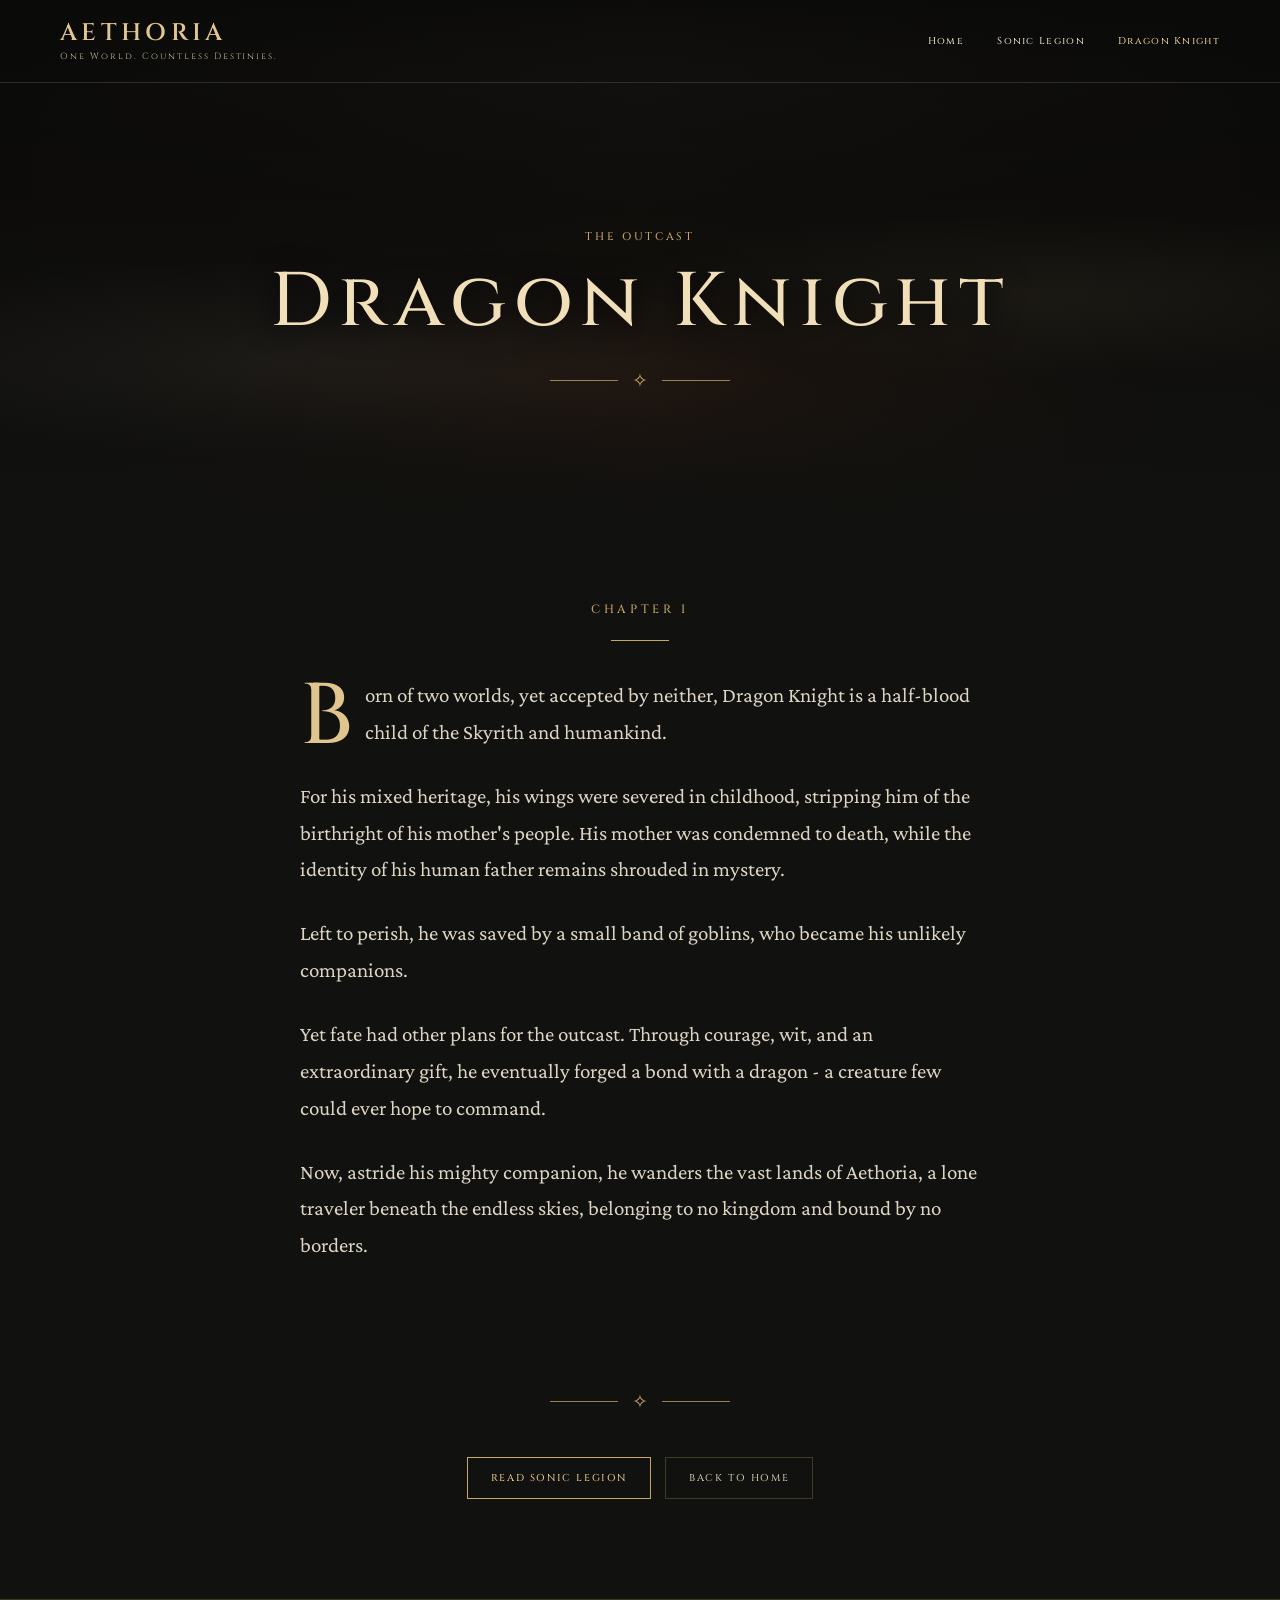
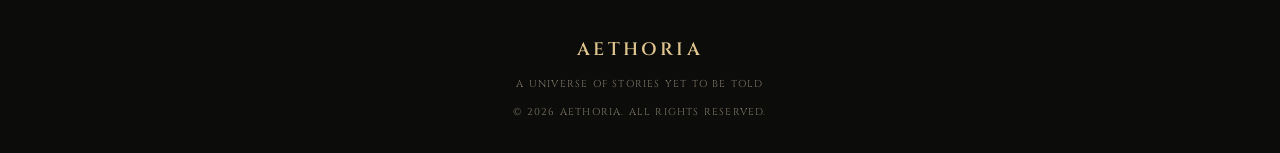
==== dragon-knight.html @ 5b91c71c "Restructure Aethoria into a story-focused site Refocus the site on the two storylines, Sonic Legion " ====
<!DOCTYPE html>
<html lang="en">
<head>
  <meta charset="UTF-8" />
  <meta name="viewport" content="width=device-width, initial-scale=1.0" />
  <meta name="description" content="Dragon Knight — born of two worlds, yet accepted by neither. A story of Aethoria." />
  <title>Dragon Knight — AETHORIA</title>
  <link rel="preconnect" href="https://fonts.googleapis.com">
  <link rel="preconnect" href="https://fonts.gstatic.com" crossorigin>
  <link href="https://fonts.googleapis.com/css2?family=Cinzel:wght@400;500;600;700&family=Crimson+Pro:wght@400;500;600&display=swap" rel="stylesheet">
  <link rel="stylesheet" href="assets/style.css">
  <script>document.documentElement.classList.add("js");</script>
  <script src="assets/main.js" defer></script>
</head>
<body>
  <header class="site-header">
    <div class="container nav">
      <a class="brand" href="index.html">AETHORIA<small>One World. Countless Destinies.</small></a>
      <button class="menu-toggle" type="button" aria-label="Toggle navigation" aria-controls="site-nav" aria-expanded="false">MENU</button>
      <nav class="nav-links" id="site-nav" aria-label="Main navigation">
        <a href="index.html">Home</a>
        <a href="sonic-legion.html">Sonic Legion</a>
        <a href="dragon-knight.html" aria-current="page">Dragon Knight</a>
      </nav>
    </div>
  </header>

  <main>
    <!-- Hero image: set --hero-image for .hero--dragon in assets/style.css (IMAGE SLOTS) -->
    <section class="hero hero--story hero--dragon">
      <div class="hero-content">
        <div class="eyebrow">The Outcast</div>
        <h1>Dragon Knight</h1>
        <div class="hero-rule">✧</div>
      </div>
    </section>

    <section class="story">
      <div class="reading">

        <!-- Chapter index: filled in automatically by assets/main.js once 2+ chapters are published -->
        <nav class="chapter-index" aria-label="Chapters" hidden>
          <div class="eyebrow">Chapters</div>
          <ol></ol>
        </nav>

        <!--
          HOW TO ADD A CHAPTER
          Copy the block below, paste it after the last chapter, and fill it in.
          - id must be unique (chapter-2, chapter-3, ...).
          - The chapter-title line is optional; delete it if the chapter has no title.
          - Add the word `hidden` to <article> to keep a chapter unpublished.
            (Hidden chapters are not shown to readers, but anyone viewing the page
            source can still read them, so keep private drafts out of this file.)

          <article class="chapter reveal" id="chapter-2">
            <header class="chapter-header">
              <p class="chapter-number">Chapter II</p>
              <h2 class="chapter-title">Chapter title</h2>
              <div class="gold-line"></div>
            </header>
            <p>First paragraph…</p>
            <p>Next paragraph…</p>
          </article>
        -->

        <article class="chapter reveal" id="chapter-1">
          <header class="chapter-header">
            <p class="chapter-number">Chapter I</p>
            <div class="gold-line"></div>
          </header>
          <p>Born of two worlds, yet accepted by neither, Dragon Knight is a half-blood child of the Skyrith and humankind.</p>
          <p>For his mixed heritage, his wings were severed in childhood, stripping him of the birthright of his mother's people.
            His mother was condemned to death, while the identity of his human father remains shrouded in mystery.</p>
          <p>Left to perish, he was saved by a small band of goblins, who became his unlikely companions.</p>
          <p>Yet fate had other plans for the outcast. Through courage, wit, and an extraordinary gift, he eventually forged a bond with a dragon - a creature few could ever hope to command.</p>
          <p>Now, astride his mighty companion, he wanders the vast lands of Aethoria, a lone traveler beneath the endless skies, belonging to no kingdom and bound by no borders.</p>
        </article>

      </div>
    </section>

    <section class="story-end">
      <div class="container reveal">
        <div class="hero-rule">✧</div>
        <div class="story-end-links">
          <a class="button" href="sonic-legion.html">Read Sonic Legion</a>
          <a class="button button--ghost" href="index.html">Back to Home</a>
        </div>
      </div>
    </section>
  </main>

  <footer>
    <a class="brand" href="index.html">AETHORIA</a>
    <p>A UNIVERSE OF STORIES YET TO BE TOLD</p>
    <p>© <span id="year"></span> AETHORIA. ALL RIGHTS RESERVED.</p>
  </footer>
</body>
</html>
---- assets/style.css ----
/* AETHORIA — shared stylesheet for all pages */

:root {
  --bg: #11110f;
  --gold: #c7a66a;
  --gold-light: #e0c58e;
  --text: #e8e0d0;
  --muted: #aaa18f;
  --line: rgba(199, 166, 106, .27);
  --serif: "Crimson Pro", Georgia, serif;
  --display: "Cinzel", Georgia, serif;
  --content: 1160px;
}

/* ------------------------------------------------------------------
   IMAGE SLOTS — replace "none" with url("../Images/your-file.jpg")
   when the final illustrations are ready. Until then, the dark
   atmospheric gradients below are shown instead.
   ------------------------------------------------------------------ */
.hero              { --hero-image: none; }   /* Home hero, e.g. url("../Images/hero-home.jpg") */
.hero--sonic       { --hero-image: none; }   /* Sonic Legion page hero, e.g. url("../Images/sonic-legion-hero.jpg") */
.hero--dragon      { --hero-image: none; }   /* Dragon Knight page hero, e.g. url("../Images/dragon-knight-hero.jpg") */
.story-art--sonic  { --art-image: none; }    /* Sonic Legion card, e.g. url("../Images/sonic-legion.jpg") */
.story-art--dragon { --art-image: none; }    /* Dragon Knight card, e.g. url("../Images/dragon-knight.jpg") */

* { box-sizing: border-box; }
html { scroll-behavior: smooth; }
body {
  margin: 0;
  background: var(--bg);
  color: var(--text);
  font-family: var(--serif);
  font-size: 19px;
  line-height: 1.55;
}
a { color: inherit; text-decoration: none; }
button { font: inherit; }
.container { width: min(var(--content), calc(100% - 48px)); margin: 0 auto; }
.eyebrow {
  color: var(--gold);
  font: 500 11px/1.5 var(--display);
  letter-spacing: .24em;
  text-transform: uppercase;
}
.section { padding: 92px 0; }
.section-heading { margin: 0 0 10px; font: 500 clamp(26px, 4vw, 38px)/1.2 var(--display); letter-spacing: .04em; }
.gold-line { width: 58px; height: 1px; background: var(--gold); margin: 20px 0 24px; }
.gold-line.center { margin-left: auto; margin-right: auto; }

/* Navigation */
.site-header {
  position: absolute; z-index: 10; top: 0; left: 0; right: 0;
  border-bottom: 1px solid rgba(224, 197, 142, .18);
  background: linear-gradient(180deg, rgba(10,10,9,.76), transparent);
}
.nav {
  min-height: 82px; display: flex; align-items: center; justify-content: space-between; gap: 28px;
}
.brand { font: 600 24px/1 var(--display); letter-spacing: .18em; color: var(--gold-light); white-space: nowrap; }
.brand small { display: block; margin-top: 7px; color: #c3b79e; font: 9px/1 var(--display); letter-spacing: .22em; }
.nav-links { display: flex; align-items: center; gap: clamp(16px, 2.6vw, 34px); }
.nav-links a { color: #ddd3c0; font: 500 10px var(--display); letter-spacing: .13em; transition: color .2s; }
.nav-links a:hover, .nav-links a[aria-current="page"] { color: var(--gold-light); }
.menu-toggle { display: none; color: var(--gold-light); background: none; border: 1px solid var(--line); padding: 9px 13px; font: 500 10px/1 var(--display); letter-spacing: .16em; cursor: pointer; }

/* Hero */
.hero {
  min-height: 760px; display: grid; place-items: center; text-align: center; position: relative; overflow: hidden;
  background:
    linear-gradient(180deg, rgba(9,10,10,.44) 0%, rgba(12,12,10,.26) 35%, #11110f 100%),
    linear-gradient(90deg, rgba(9,10,10,.52), rgba(9,10,10,.08), rgba(9,10,10,.52)),
    var(--hero-image) center 43%/cover no-repeat,
    var(--hero-fallback);
  /* Temporary atmosphere: night sky, faint gold glow on the horizon */
  --hero-fallback:
    radial-gradient(ellipse 65% 40% at 50% 64%, rgba(199,166,106,.20), transparent 70%),
    radial-gradient(ellipse 110% 65% at 50% 0%, #1d2226 0%, transparent 62%),
    linear-gradient(180deg, #0a0b0c 0%, #16150f 70%, #11110f 100%);
}
/* Slow drifting mist */
.hero::before {
  content: ""; position: absolute; inset: -20%;
  background:
    radial-gradient(ellipse 40% 18% at 30% 60%, rgba(232,224,208,.05), transparent 70%),
    radial-gradient(ellipse 35% 15% at 72% 52%, rgba(224,197,142,.06), transparent 70%);
  animation: mist 38s ease-in-out infinite alternate;
  pointer-events: none;
}
@keyframes mist { from { transform: translateX(-4%); } to { transform: translateX(4%); } }
.hero::after {
  content: ""; position: absolute; inset: auto 0 0; height: 180px;
  background: linear-gradient(transparent, var(--bg));
}
.hero-content { position: relative; z-index: 1; width: min(850px, calc(100% - 40px)); padding-top: 80px; }
.hero h1 { margin: 18px 0 12px; color: #f0dfb8; font: 500 clamp(48px, 10vw, 94px)/1 var(--display); letter-spacing: .12em; text-shadow: 0 4px 28px #000; }
.hero-rule { display: flex; align-items: center; justify-content: center; gap: 14px; margin: 26px auto; color: var(--gold); }
.hero-rule::before, .hero-rule::after { content: ""; width: 68px; height: 1px; background: var(--gold); opacity: .75; }
.hero-tagline { color: #eee5d5; font: 500 clamp(13px, 2vw, 17px)/1.6 var(--display); letter-spacing: .28em; text-transform: uppercase; margin: 0 auto 14px; }
.hero-subline { color: #c6bdad; font-size: clamp(18px, 2.6vw, 22px); font-style: italic; margin: 0 auto 36px; }
.hero-content > * { animation: rise 1.4s cubic-bezier(.2,.7,.2,1) both; }
.hero-content > :nth-child(2) { animation-delay: .25s; }
.hero-content > :nth-child(3) { animation-delay: .45s; }
.hero-content > :nth-child(4) { animation-delay: .65s; }
.hero-content > :nth-child(5) { animation-delay: .85s; }
@keyframes rise { from { opacity: 0; transform: translateY(14px); } to { opacity: 1; transform: none; } }
.button {
  display: inline-block; padding: 13px 23px; border: 1px solid var(--gold);
  color: var(--gold-light); font: 500 10px var(--display); letter-spacing: .16em; text-transform: uppercase;
  transition: .2s ease;
}
.button:hover { background: var(--gold); color: #17140e; }

/* Introduction */
.intro { text-align: center; padding-top: 42px; }
.intro-copy { max-width: 760px; margin: 0 auto; color: #c6bdad; font-size: 22px; }
.intro-copy em { color: var(--gold-light); }

/* Story cards (Home) */
.stories { text-align: center; }
.story-grid { display: grid; grid-template-columns: repeat(2, 1fr); gap: 28px; margin-top: 12px; text-align: left; }
.story-card {
  display: flex; flex-direction: column; border: 1px solid var(--line);
  background: linear-gradient(145deg, #27241c, #171612);
  transition: transform .35s ease, border-color .35s ease, box-shadow .35s ease;
}
.story-card:hover, .story-card:focus-visible { transform: translateY(-4px); border-color: rgba(199,166,106,.6); box-shadow: 0 18px 40px rgba(0,0,0,.45); }
.story-art {
  aspect-ratio: 16 / 9; position: relative; overflow: hidden;
  display: grid; place-items: center; border-bottom: 1px solid var(--line);
}
.story-art::before {
  content: ""; position: absolute; inset: 0; transition: transform 1.2s ease;
  background: linear-gradient(180deg, transparent 40%, rgba(17,17,15,.75)), var(--art-image) center/cover no-repeat, var(--art-fallback);
}
.story-card:hover .story-art::before { transform: scale(1.04); }
/* Temporary atmospheres: cold high peaks / embers and smoke */
.story-art--sonic  { --art-fallback: radial-gradient(ellipse 80% 60% at 50% 20%, #2b3540, transparent 70%), linear-gradient(180deg, #151a1f, #12110e); }
.story-art--dragon { --art-fallback: radial-gradient(ellipse 75% 55% at 50% 85%, rgba(150,62,28,.42), transparent 70%), linear-gradient(180deg, #17120f, #110f0c); }
.story-emblem { position: relative; color: var(--gold); font-size: 44px; text-shadow: 0 0 24px rgba(199,166,106,.35); }
.story-body { padding: 26px 26px 28px; display: flex; flex-direction: column; flex: 1; }
.story-body h3 { color: #e3d0a9; font: 500 clamp(20px, 2.4vw, 24px)/1.25 var(--display); letter-spacing: .06em; margin: 8px 0 10px; }
.story-body p { color: var(--muted); font-size: 17px; margin: 0 0 22px; }
.story-link { margin-top: auto; color: var(--gold-light); font: 500 10px var(--display); letter-spacing: .16em; text-transform: uppercase; }
.story-link::after { content: "→"; display: inline-block; margin-left: 8px; transition: transform .25s; }
.story-card:hover .story-link::after { transform: translateX(4px); }

/* Story pages */
.hero--story { min-height: 560px; }
.hero--story h1 { font-size: clamp(40px, 8vw, 76px); letter-spacing: .1em; }
.hero--story .eyebrow { margin-top: 10px; }
/* Temporary atmosphere: cold air above the high peaks */
.hero--sonic {
  --hero-fallback:
    radial-gradient(ellipse 70% 45% at 50% 18%, rgba(150,175,200,.16), transparent 70%),
    radial-gradient(ellipse 110% 60% at 50% 0%, #1c2329 0%, transparent 65%),
    linear-gradient(180deg, #0b0d10 0%, #121417 65%, #11110f 100%);
}
/* Temporary atmosphere: embers and smoke */
.hero--dragon {
  --hero-fallback:
    radial-gradient(ellipse 60% 40% at 50% 78%, rgba(150,62,28,.38), transparent 70%),
    radial-gradient(ellipse 100% 60% at 50% 0%, #1e1915 0%, transparent 62%),
    linear-gradient(180deg, #0c0a09 0%, #15110d 70%, #11110f 100%);
}

.story { padding: 40px 0 40px; }
.reading { width: min(680px, calc(100% - 48px)); margin: 0 auto; }

/* Chapter index — built by main.js, shown only when 2+ chapters are published */
.chapter-index { margin: 0 auto 64px; padding: 26px 28px; border: 1px solid var(--line); background: linear-gradient(145deg, #1d1b16, #151410); }
.chapter-index ol { list-style: none; margin: 14px 0 0; padding: 0; }
.chapter-index li + li { border-top: 1px solid rgba(199,166,106,.14); }
.chapter-index a { display: flex; align-items: baseline; gap: 16px; padding: 10px 0; color: #d7c9ae; transition: color .2s; }
.chapter-index a:hover { color: var(--gold-light); }
.chapter-index .num { flex: none; min-width: 92px; color: var(--gold); font: 500 11px/1.5 var(--display); letter-spacing: .16em; text-transform: uppercase; }

.chapter { scroll-margin-top: 30px; }
.chapter[hidden] { display: none; }
.chapter + .chapter::before { content: "✧"; display: block; margin: 72px 0; text-align: center; color: var(--gold); }
.chapter-header { text-align: center; margin-bottom: 36px; }
.chapter-number { color: var(--gold); font: 500 12px/1.5 var(--display); letter-spacing: .3em; text-transform: uppercase; margin: 0; }
.chapter-title { margin: 12px 0 0; color: #ecdcb8; font: 500 clamp(24px, 3.6vw, 32px)/1.25 var(--display); letter-spacing: .05em; }
.chapter-header .gold-line { margin: 22px auto 0; }
.chapter > p { margin: 0 0 1.3em; color: #ddd4c3; font-size: clamp(19px, 2.1vw, 21px); line-height: 1.75; }
.chapter > p:first-of-type::first-letter {
  float: left; margin: 6px 12px 0 0; color: var(--gold-light);
  font: 500 4.1em/.8 var(--display);
}

/* End of story */
.story-end { text-align: center; padding: 30px 0 100px; }
.story-end .hero-rule { margin-bottom: 40px; }
.story-end-links { display: flex; flex-wrap: wrap; justify-content: center; gap: 14px; }
.button--ghost { border-color: var(--line); color: #c9bda6; }

/* Fade-in on scroll (only when JS is running) */
.js .reveal { opacity: 0; transform: translateY(18px); transition: opacity 1s ease, transform 1s ease; }
.js .reveal.visible { opacity: 1; transform: none; }

/* Footer */
footer { padding: 34px 0; border-top: 1px solid var(--line); background: #0c0c0a; text-align: center; }
footer .brand { font-size: 18px; }
footer p { color: #817969; font: 10px var(--display); letter-spacing: .12em; margin: 14px 0 0; }

@media (max-width: 800px) {
  .nav { min-height: 72px; }
  .menu-toggle { display: block; }
  .nav-links { display: none; position: absolute; top: 72px; left: 0; right: 0; padding: 20px 24px; background: #14130f; border-bottom: 1px solid var(--line); flex-direction: column; align-items: flex-start; }
  .nav-links.open { display: flex; }
  .hero { min-height: 680px; }
  .story-grid { grid-template-columns: 1fr; max-width: 560px; margin-left: auto; margin-right: auto; }
}
@media (max-width: 540px) {
  .container { width: min(100% - 32px, var(--content)); }
  .nav { gap: 12px; }
  .brand { font-size: 20px; letter-spacing: .14em; }
  .brand small { font-size: 8px; letter-spacing: .14em; }
  .menu-toggle { flex: none; padding: 7px 10px; }
  .section { padding: 66px 0; }
  .hero { min-height: 620px; }
  .hero--story { min-height: 460px; }
  .hero h1 { letter-spacing: .07em; }
  .reading { width: calc(100% - 32px); }
  .chapter-index { padding: 20px; }
  .chapter-index .num { min-width: 78px; }
  .story-body { padding: 22px 20px 24px; }
}

@media (prefers-reduced-motion: reduce) {
  html { scroll-behavior: auto; }
  *, *::before, *::after { animation: none !important; transition: none !important; }
  .js .reveal { opacity: 1; transform: none; }
}
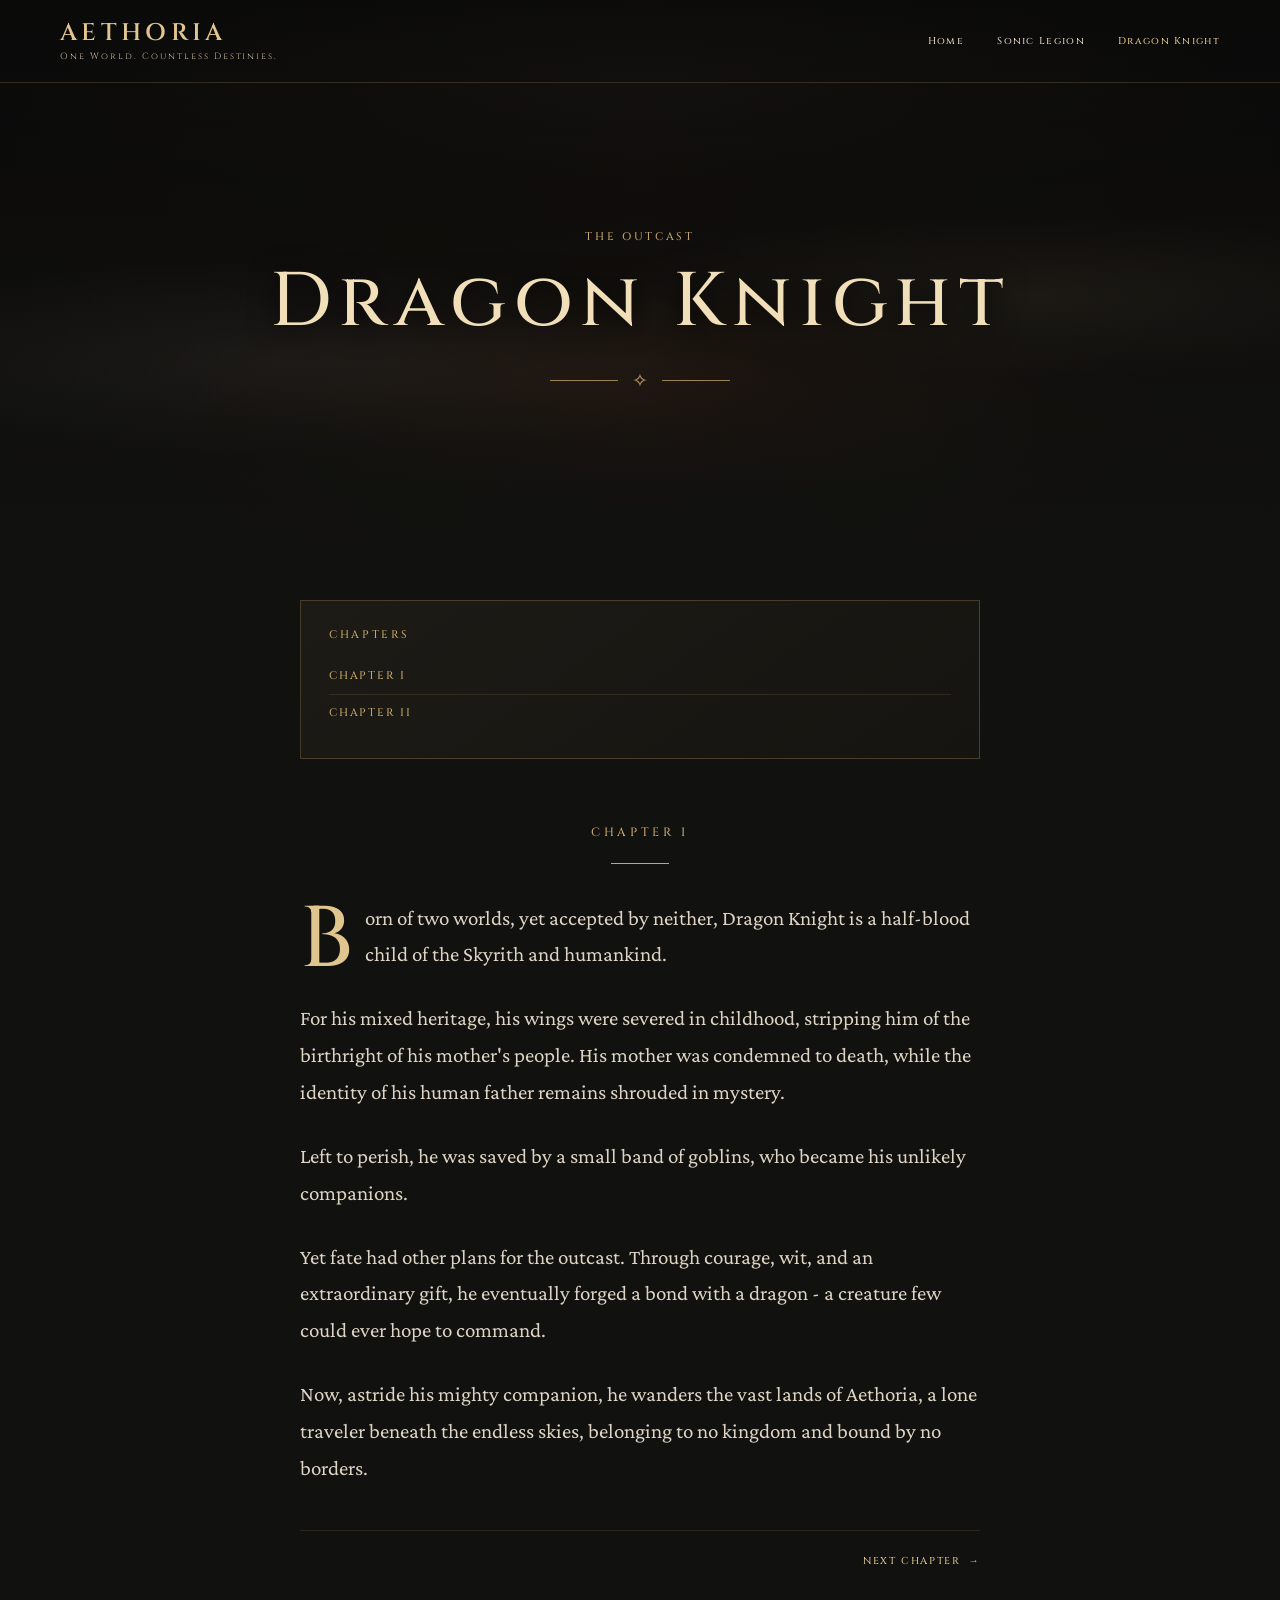
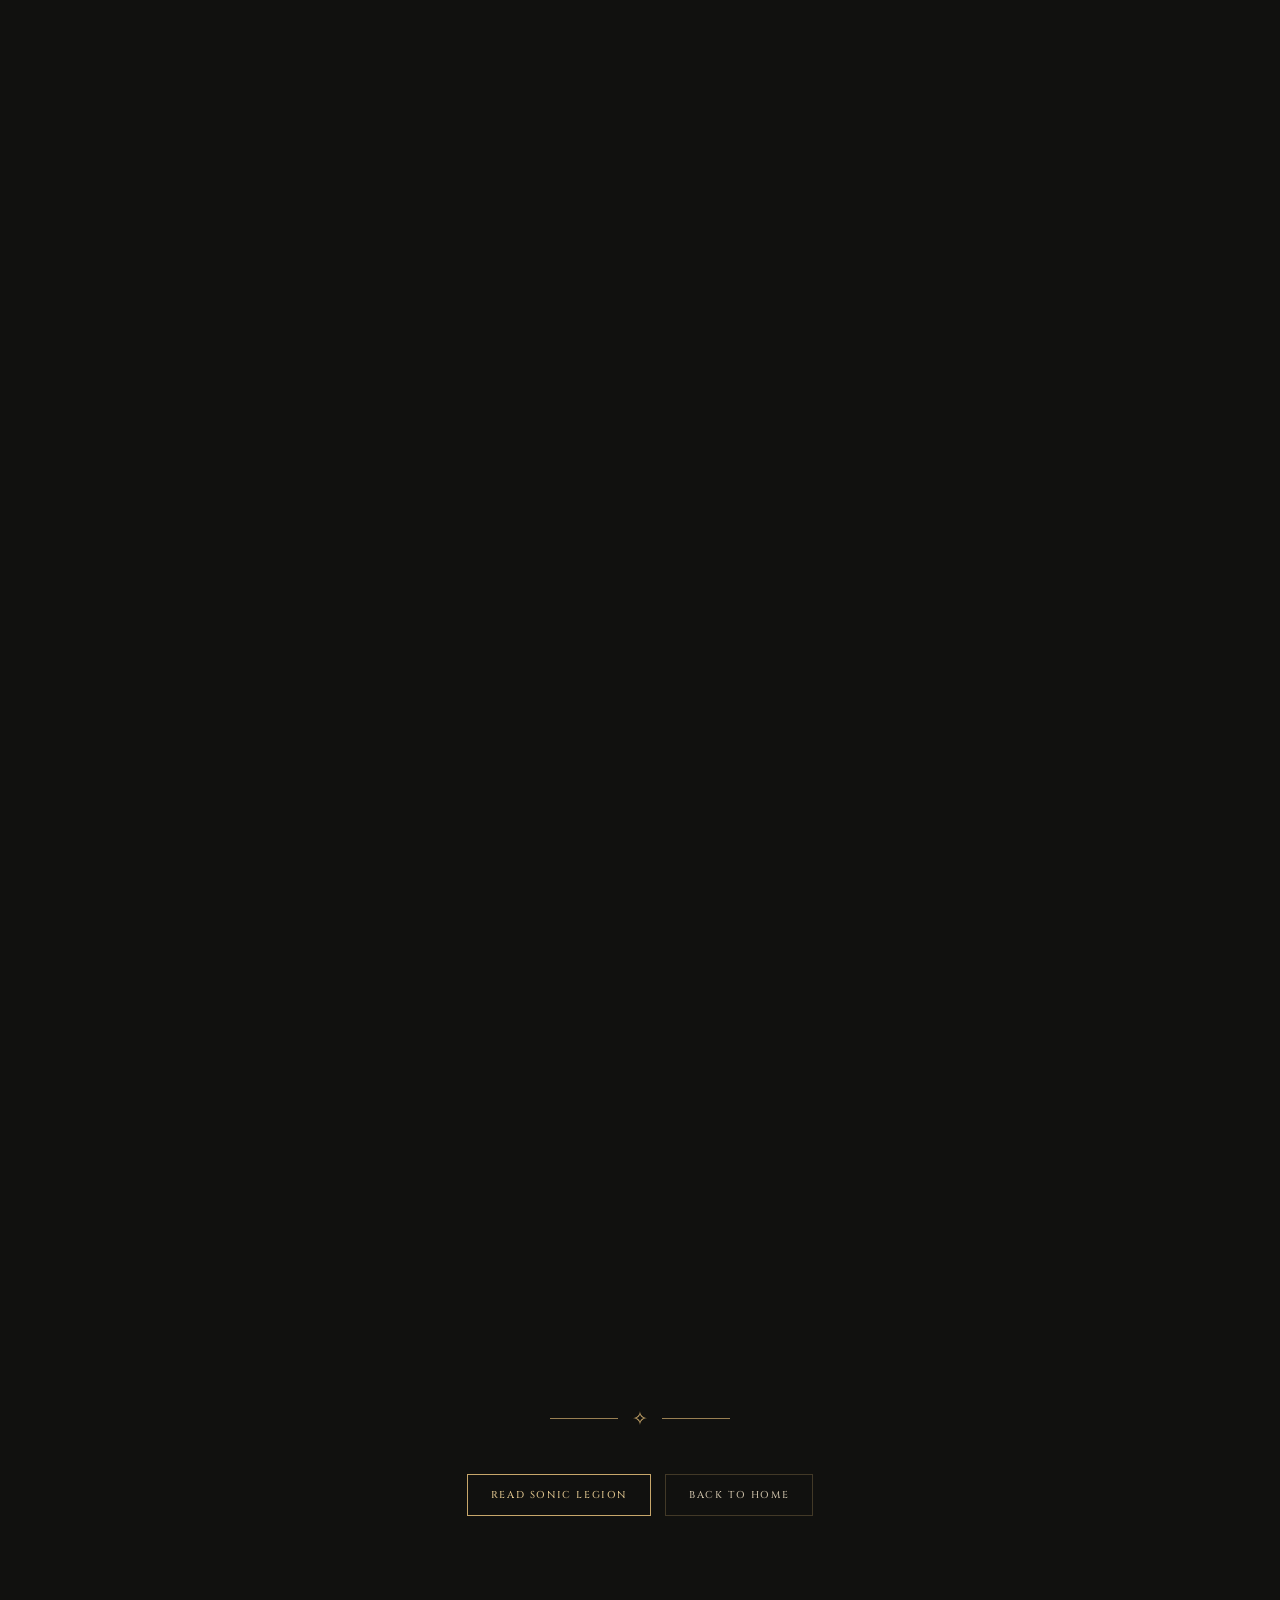
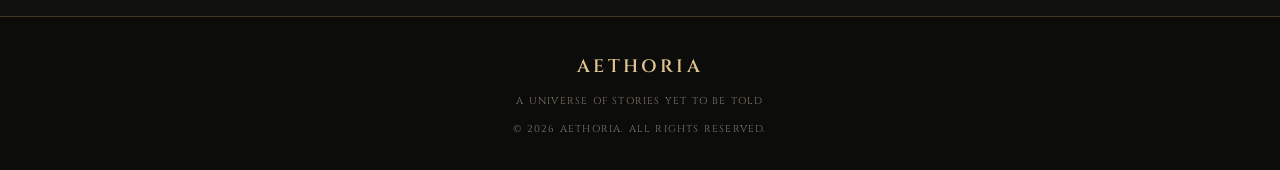
==== commit 1e4b609d: "Update google Tag" ====
--- a/dragon-knight.html
+++ b/dragon-knight.html
@@ -1,18 +1,35 @@
 <!DOCTYPE html>
 <html lang="en">
 <head>
+  <!-- Google Tag Manager -->
+  <script>(function(w,d,s,l,i){w[l]=w[l]||[];w[l].push({'gtm.start':
+  new Date().getTime(),event:'gtm.js'});var f=d.getElementsByTagName(s)[0],
+  j=d.createElement(s),dl=l!='dataLayer'?'&l='+l:'';j.async=true;j.src=
+  'https://www.googletagmanager.com/gtm.js?id='+i+dl;f.parentNode.insertBefore(j,f);
+  })(window,document,'script','dataLayer','GTM-55S8BMSV');</script>
+  <!-- End Google Tag Manager -->
   <meta charset="UTF-8" />
   <meta name="viewport" content="width=device-width, initial-scale=1.0" />
   <meta name="description" content="Dragon Knight — born of two worlds, yet accepted by neither. A story of Aethoria." />
   <title>Dragon Knight — AETHORIA</title>
+  <link rel="icon" href="assets/icons/favicon.ico" sizes="any">
+  <link rel="icon" type="image/png" sizes="32x32" href="assets/icons/favicon-32x32.png">
+  <link rel="icon" type="image/png" sizes="16x16" href="assets/icons/favicon-16x16.png">
+  <link rel="apple-touch-icon" sizes="180x180" href="assets/icons/apple-touch-icon.png">
   <link rel="preconnect" href="https://fonts.googleapis.com">
   <link rel="preconnect" href="https://fonts.gstatic.com" crossorigin>
   <link href="https://fonts.googleapis.com/css2?family=Cinzel:wght@400;500;600;700&family=Crimson+Pro:wght@400;500;600&display=swap" rel="stylesheet">
   <link rel="stylesheet" href="assets/style.css">
+  <link rel="stylesheet" href="assets/story-reader.css">
   <script>document.documentElement.classList.add("js");</script>
   <script src="assets/main.js" defer></script>
+  <script src="assets/story-reader.js" defer></script>
 </head>
 <body>
+  <!-- Google Tag Manager (noscript) -->
+  <noscript><iframe src="https://www.googletagmanager.com/ns.html?id=GTM-55S8BMSV"
+  height="0" width="0" style="display:none;visibility:hidden"></iframe></noscript>
+  <!-- End Google Tag Manager (noscript) -->
   <header class="site-header">
     <div class="container nav">
       <a class="brand" href="index.html">AETHORIA<small>One World. Countless Destinies.</small></a>
@@ -36,46 +53,18 @@
     </section>
 
     <section class="story">
-      <div class="reading">
+      <!-- Chapters are loaded by assets/story-reader.js from content/stories/dragon-knight/ -->
+      <div class="reading" data-story="dragon-knight">
 
-        <!-- Chapter index: filled in automatically by assets/main.js once 2+ chapters are published -->
+        <!-- Chapter index: filled in automatically by assets/story-reader.js once 2+ chapters are published -->
         <nav class="chapter-index" aria-label="Chapters" hidden>
           <div class="eyebrow">Chapters</div>
           <ol></ol>
         </nav>
 
-        <!--
-          HOW TO ADD A CHAPTER
-          Copy the block below, paste it after the last chapter, and fill it in.
-          - id must be unique (chapter-2, chapter-3, ...).
-          - The chapter-title line is optional; delete it if the chapter has no title.
-          - Add the word `hidden` to <article> to keep a chapter unpublished.
-            (Hidden chapters are not shown to readers, but anyone viewing the page
-            source can still read them, so keep private drafts out of this file.)
-
-          <article class="chapter reveal" id="chapter-2">
-            <header class="chapter-header">
-              <p class="chapter-number">Chapter II</p>
-              <h2 class="chapter-title">Chapter title</h2>
-              <div class="gold-line"></div>
-            </header>
-            <p>First paragraph…</p>
-            <p>Next paragraph…</p>
-          </article>
-        -->
-
-        <article class="chapter reveal" id="chapter-1">
-          <header class="chapter-header">
-            <p class="chapter-number">Chapter I</p>
-            <div class="gold-line"></div>
-          </header>
-          <p>Born of two worlds, yet accepted by neither, Dragon Knight is a half-blood child of the Skyrith and humankind.</p>
-          <p>For his mixed heritage, his wings were severed in childhood, stripping him of the birthright of his mother's people.
-            His mother was condemned to death, while the identity of his human father remains shrouded in mystery.</p>
-          <p>Left to perish, he was saved by a small band of goblins, who became his unlikely companions.</p>
-          <p>Yet fate had other plans for the outcast. Through courage, wit, and an extraordinary gift, he eventually forged a bond with a dragon - a creature few could ever hope to command.</p>
-          <p>Now, astride his mighty companion, he wanders the vast lands of Aethoria, a lone traveler beneath the endless skies, belonging to no kingdom and bound by no borders.</p>
-        </article>
+        <noscript>
+          <p class="story-message">JavaScript is required to read this story. Please enable JavaScript in your browser.</p>
+        </noscript>
 
       </div>
     </section>
--- a/assets/style.css
+++ b/assets/style.css
@@ -20,8 +20,8 @@
 .hero              { --hero-image: none; }   /* Home hero, e.g. url("../Images/hero-home.jpg") */
 .hero--sonic       { --hero-image: none; }   /* Sonic Legion page hero, e.g. url("../Images/sonic-legion-hero.jpg") */
 .hero--dragon      { --hero-image: none; }   /* Dragon Knight page hero, e.g. url("../Images/dragon-knight-hero.jpg") */
-.story-art--sonic  { --art-image: none; }    /* Sonic Legion card, e.g. url("../Images/sonic-legion.jpg") */
-.story-art--dragon { --art-image: none; }    /* Dragon Knight card, e.g. url("../Images/dragon-knight.jpg") */
+.story-art--sonic  { --art-image: url("images/characters/sonic-legion.png"); }    /* Sonic Legion card */
+.story-art--dragon { --art-image: url("images/characters/dragon-knight.png"); }   /* Dragon Knight card */
 
 * { box-sizing: border-box; }
 html { scroll-behavior: smooth; }
--- a/assets/story-reader.css
+++ b/assets/story-reader.css
@@ -0,0 +1,27 @@
+/* AETHORIA — story reader additions. Uses the tokens from style.css.
+   Existing chapter and chapter-index styles stay in style.css. */
+
+/* Previous / next chapter links — only rendered when 2+ chapters are published */
+.chapter-nav {
+  display: flex; flex-wrap: wrap; justify-content: space-between; gap: 14px 24px;
+  margin-top: 44px; padding-top: 22px; border-top: 1px solid rgba(199,166,106,.14);
+}
+.chapter-nav a {
+  color: var(--gold-light); font: 500 10px/1.6 var(--display); letter-spacing: .16em; text-transform: uppercase;
+  transition: color .2s;
+}
+.chapter-nav a:hover { color: #f0dfb8; }
+.chapter-nav-prev::before { content: "←"; display: inline-block; margin-right: 8px; transition: transform .25s; }
+.chapter-nav-next { margin-left: auto; }
+.chapter-nav-next::after { content: "→"; display: inline-block; margin-left: 8px; transition: transform .25s; }
+.chapter-nav-prev:hover::before { transform: translateX(-4px); }
+.chapter-nav-next:hover::after { transform: translateX(4px); }
+
+/* Load-failure and no-JavaScript message */
+.story-message {
+  margin: 24px auto; text-align: center; color: #c6bdad;
+  font-size: clamp(18px, 2.6vw, 22px); font-style: italic;
+}
+.story-message::before {
+  content: "✧"; display: block; margin-bottom: 18px; color: var(--gold); font-style: normal;
+}
